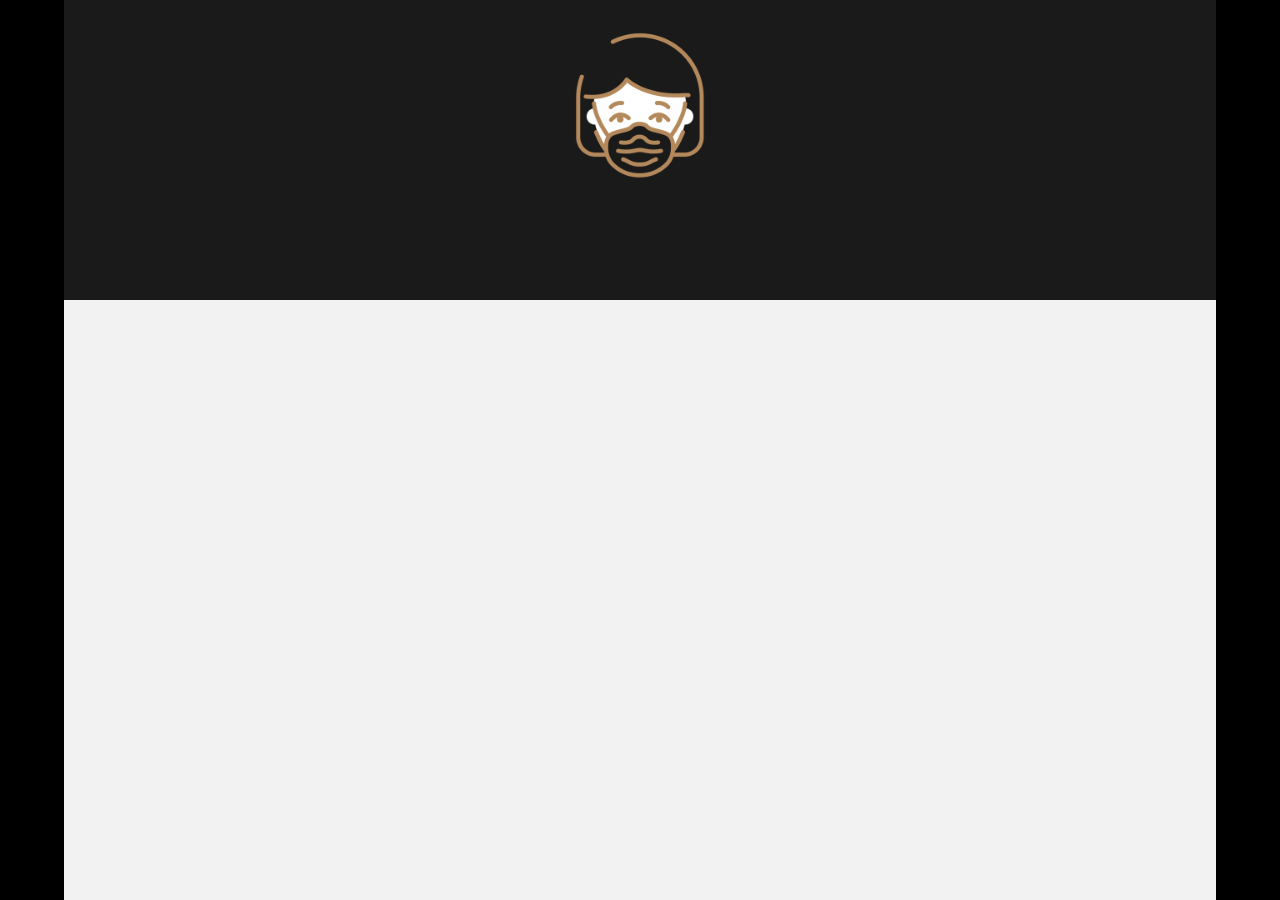
==== index.html @ a0c8f600 "Добавили картинку" ====
<!DOCTYPE html>
<html>
<head>
  <meta charset="UTF-8">
  <link rel="stylesheet" type="text/css" href="main.css">
  <script src="main.js"></script>
</head>
<body>

  <div class="wrapper">
    <div class="header">
      <div class="image"><img src="images/mask.png" width="150" height="150" alt="" /></div>
    </div>
    <div class="main"></div>
  </div>

</body>
</html>
---- main.css ----
body {
  padding: 0px;
  margin: 0px;
  background-color: #000;
}

body, html {
  height: 100%;
}

/* Основные блоки */

.wrapper {
  max-width: 1335px;
  width: 90%;
  display: flex;
  flex-direction: column;
  height: 100%;
  margin: 0  auto;
}

.wrapper .header {
  height: 300px;
  background-color: #1a1a1a;
}

.wrapper .main {
  flex: 1;
  background-color: #f2f2f2;
}

/* Картинка */

.image {
  width: 150px;
  height: 150px;
  margin: 30px auto;
}
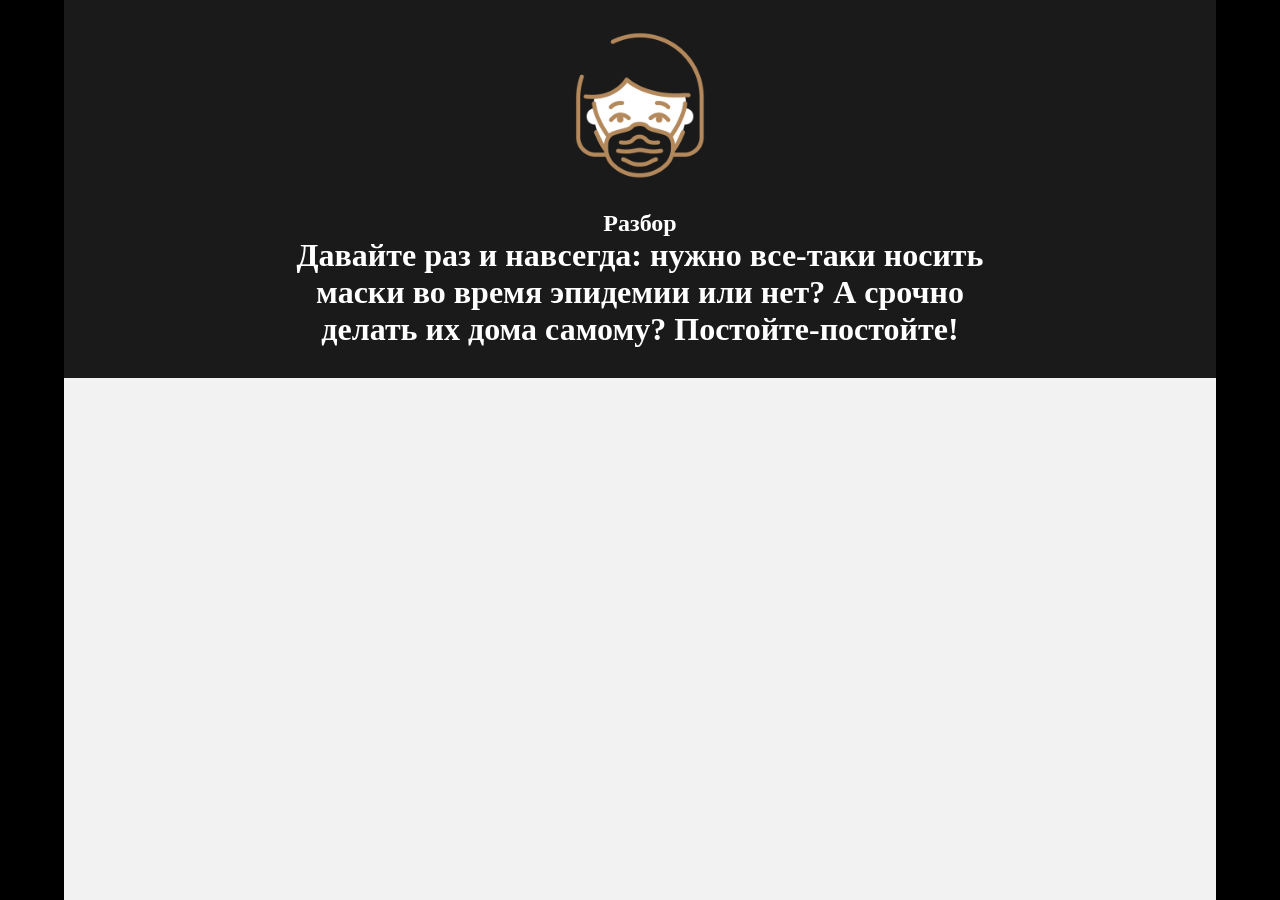
==== commit 368bbcca: "Добавили текст в верхний блок" ====
--- a/index.html
+++ b/index.html
@@ -10,6 +10,8 @@
   <div class="wrapper">
     <div class="header">
       <div class="image"><img src="images/mask.png" width="150" height="150" alt="" /></div>
+      <h2>Разбор</h2>
+      <h1>Давайте раз и навсегда: нужно все-таки носить маски во время эпидемии или нет? А срочно делать их дома самому? <span>Постойте-постойте!</span></h1>
     </div>
     <div class="main"></div>
   </div>
--- a/main.css
+++ b/main.css
@@ -20,13 +20,18 @@
 }
 
 .wrapper .header {
-  height: 300px;
   background-color: #1a1a1a;
 }
 
 .wrapper .main {
   flex: 1;
   background-color: #f2f2f2;
+}
+
+/* Шрифты и цвета */
+
+body {
+  color: #fff;
 }
 
 /* Картинка */
@@ -36,3 +41,16 @@
   height: 150px;
   margin: 30px auto;
 }
+
+/* Верхний блок */
+
+.header {
+  padding-bottom: 30px;
+}
+
+.header h1, .header h2 {
+  width: 60%;
+  max-width: 840px;
+  text-align: center;
+  margin: 0px auto 0px auto;
+}
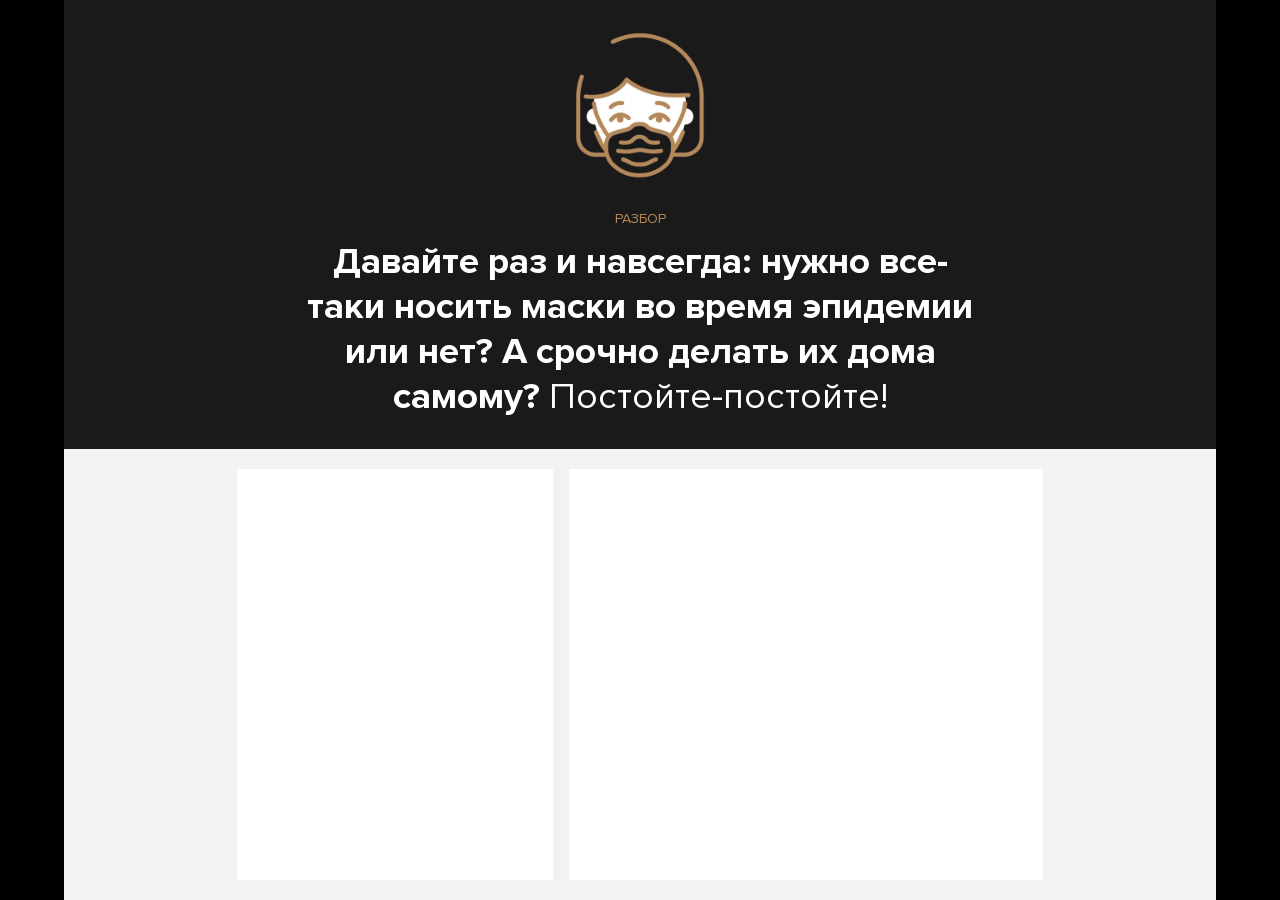
==== commit f997331d: "Центральный блок и его два дочерних блока" ====
--- a/index.html
+++ b/index.html
@@ -13,7 +13,11 @@
       <h2>Разбор</h2>
       <h1>Давайте раз и навсегда: нужно все-таки носить маски во время эпидемии или нет? А срочно делать их дома самому? <span>Постойте-постойте!</span></h1>
     </div>
-    <div class="main"></div>
+    <div class="main">
+      <div class="topics"></div>
+      <div class="gap"></div>
+      <div class="card"></div>
+    </div>
   </div>
 
 </body>
--- a/main.css
+++ b/main.css
@@ -30,8 +30,23 @@
 
 /* Шрифты и цвета */
 
+@font-face {
+  font-family: "Proxima Nova";
+  src: url("fonts/ProximaNova-Regular.woff") format("woff");
+  font-style: normal;
+  font-weight: 400;
+}
+
+@font-face {
+  font-family: "Proxima Nova Bold";
+  src: url("fonts/ProximaNova-Bold.woff") format("woff");
+  font-style: normal;
+  font-weight: 700;
+}
+
 body {
   color: #fff;
+  font-family: 'Proxima Nova'
 }
 
 /* Картинка */
@@ -53,4 +68,42 @@
   max-width: 840px;
   text-align: center;
   margin: 0px auto 0px auto;
+  font-weight: 400;
+  font-size: 37px;
 }
+
+.header h1 {
+  font-family: 'Proxima Nova Bold'
+}
+
+.header h1 span {
+  font-family: 'Proxima Nova'
+}
+
+.header h2 {
+  color: #b88b59;
+  font-size: 14px;
+  text-transform: uppercase;
+  margin-bottom: 12px;
+}
+
+/* Центральный блок */
+
+.main {
+  display: flex;
+  padding: 20px 15% 20px 15%;
+}
+
+.main .gap {
+  flex: 1;
+}
+
+.main .topics {
+  background-color: #fff;
+  flex: 20
+}
+
+.main .card {
+  background-color: #fff;
+  flex: 30
+}
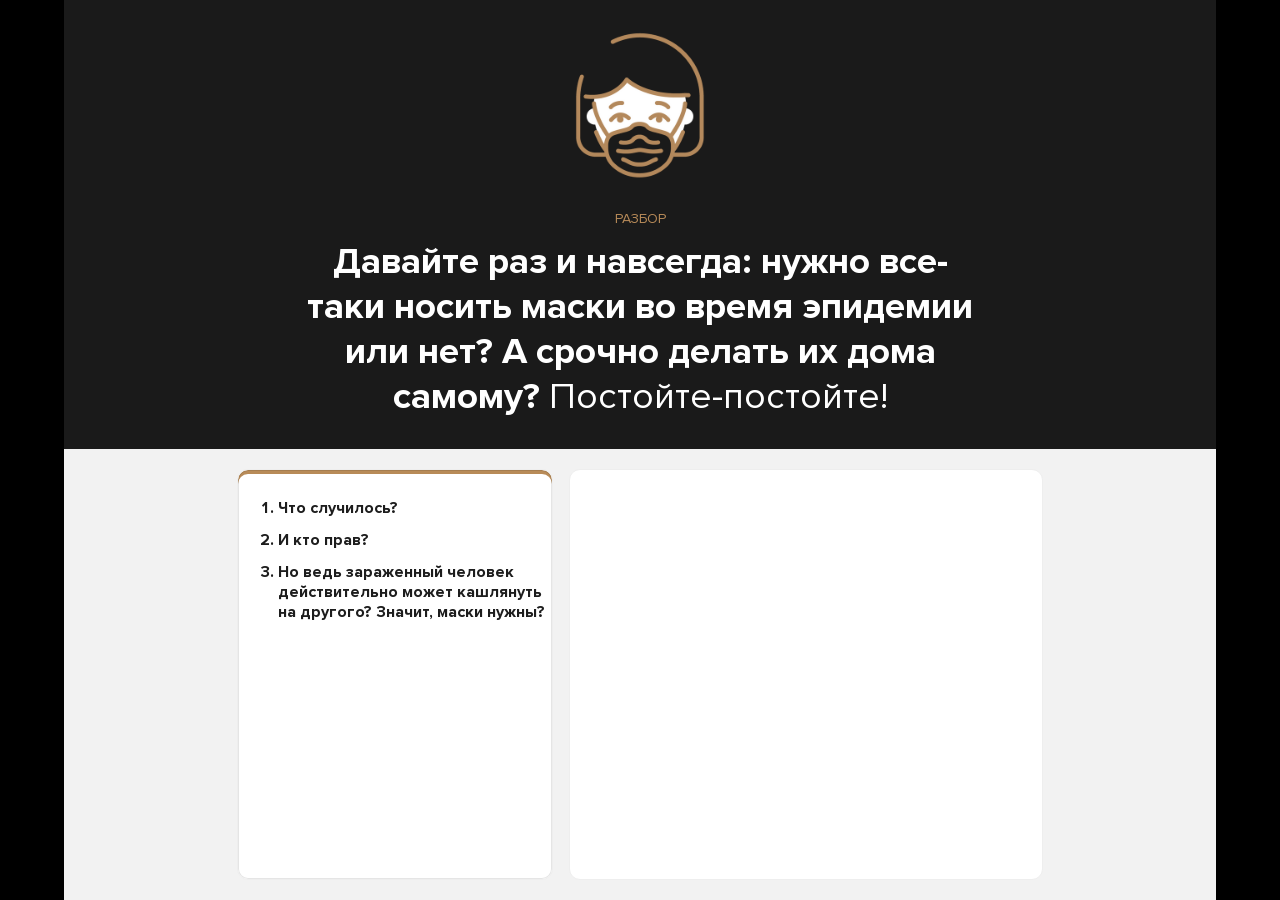
==== commit 5ad762c7: "Список тем слева, начальные стили" ====
--- a/index.html
+++ b/index.html
@@ -14,7 +14,13 @@
       <h1>Давайте раз и навсегда: нужно все-таки носить маски во время эпидемии или нет? А срочно делать их дома самому? <span>Постойте-постойте!</span></h1>
     </div>
     <div class="main">
-      <div class="topics"></div>
+      <div class="topics">
+        <ol>
+          <li>Что случилось?</li>
+          <li>И кто прав?</li>
+          <li>Но ведь зараженный человек действительно может кашлянуть на другого? Значит, маски нужны?</li>
+        </ol>
+      </div>
       <div class="gap"></div>
       <div class="card"></div>
     </div>
--- a/main.css
+++ b/main.css
@@ -98,12 +98,37 @@
   flex: 1;
 }
 
+.main .topics, .main .card {
+  background-color: #fff;
+  border: 1px solid #eee;
+  border-radius: 11px;
+
+}
+
 .main .topics {
-  background-color: #fff;
-  flex: 20
+  flex: 20;
+  box-shadow: inset 0 0 0 1px rgba(0,0,0,.1), inset 0 4px 0 #b88b58;
+  padding-top: 12px;
 }
 
 .main .card {
   background-color: #fff;
   flex: 30
 }
+
+/* Список вопросов */
+
+ol {
+  color: #1d1d1d;
+  font-size: 16px;
+  font-family: 'Proxima Nova Bold';
+}
+
+ol li {
+  cursor: pointer;
+  margin-bottom: 12px;
+}
+
+ol li:hover {
+  color: #6d6d6d;
+}
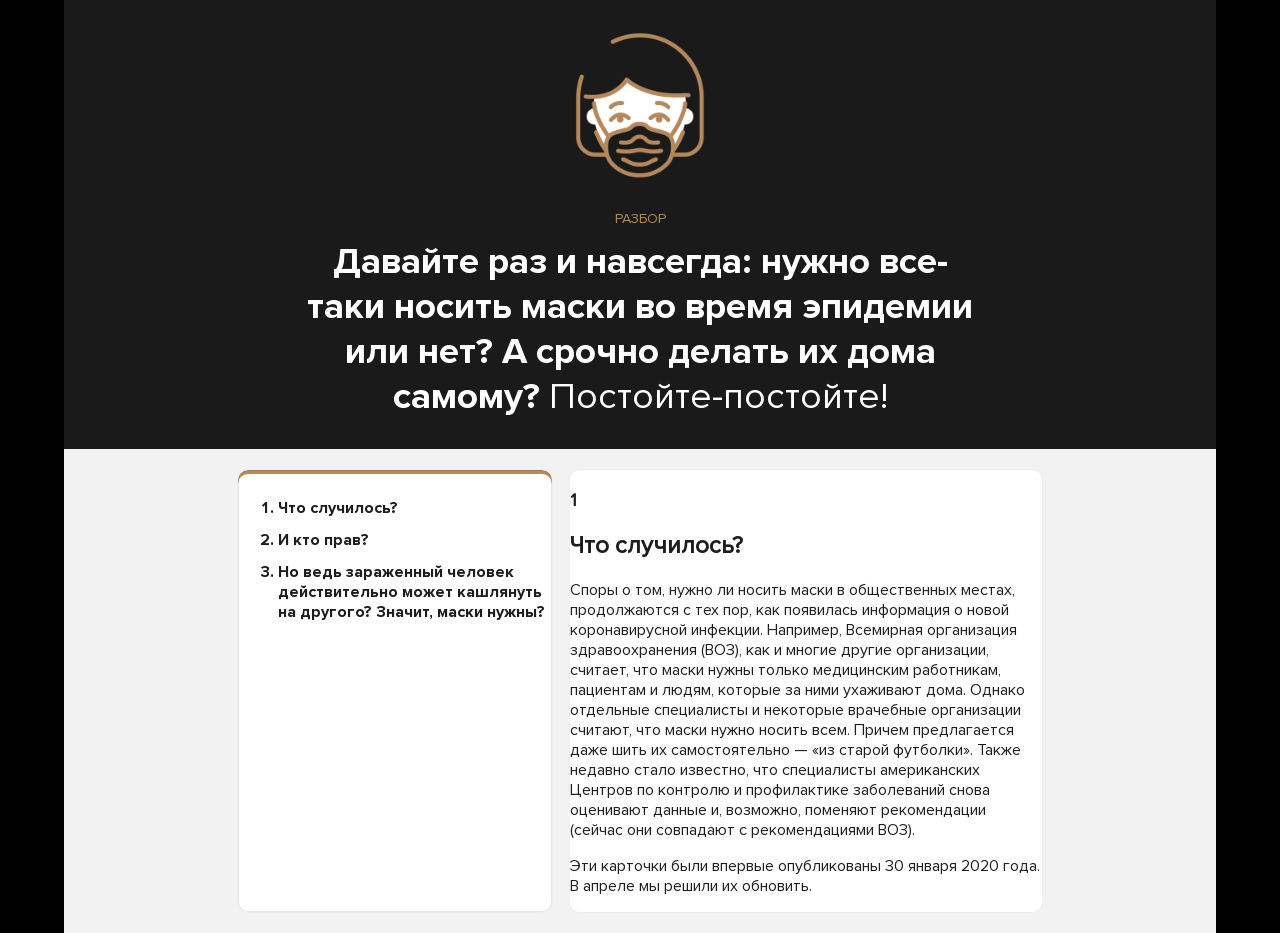
==== commit 30931e87: "Карточка, только контент и разметка" ====
--- a/index.html
+++ b/index.html
@@ -22,7 +22,17 @@
         </ol>
       </div>
       <div class="gap"></div>
-      <div class="card"></div>
+      <div class="cards">
+        <div class="card">
+          <h3>1</h3>
+          <h2>Что случилось?</h2>
+
+          <p>Споры о том, нужно ли носить маски в общественных местах, продолжаются с тех пор, как появилась информация о новой коронавирусной инфекции. Например, Всемирная организация здравоохранения (ВОЗ), как и многие другие организации, считает, что маски нужны только медицинским работникам, пациентам и людям, которые за ними ухаживают дома. Однако отдельные специалисты и некоторые врачебные организации считают, что маски нужно носить всем. Причем предлагается даже шить их самостоятельно — «из старой футболки». Также недавно стало известно, что специалисты американских Центров по контролю и профилактике заболеваний снова оценивают данные и, возможно, поменяют рекомендации (сейчас они совпадают с рекомендациями ВОЗ).</p>
+
+          <p class="update">Эти карточки были впервые опубликованы 30 января 2020 года. В апреле мы решили их обновить.</p>
+
+        </div>
+      </div>
     </div>
   </div>
 
--- a/main.css
+++ b/main.css
@@ -98,11 +98,11 @@
   flex: 1;
 }
 
-.main .topics, .main .card {
+.main .topics, .main .cards {
   background-color: #fff;
   border: 1px solid #eee;
   border-radius: 11px;
-
+  color: #1d1d1d;
 }
 
 .main .topics {
@@ -111,15 +111,14 @@
   padding-top: 12px;
 }
 
-.main .card {
+.main .cards {
   background-color: #fff;
-  flex: 30
+  flex: 30;
 }
 
 /* Список вопросов */
 
 ol {
-  color: #1d1d1d;
   font-size: 16px;
   font-family: 'Proxima Nova Bold';
 }
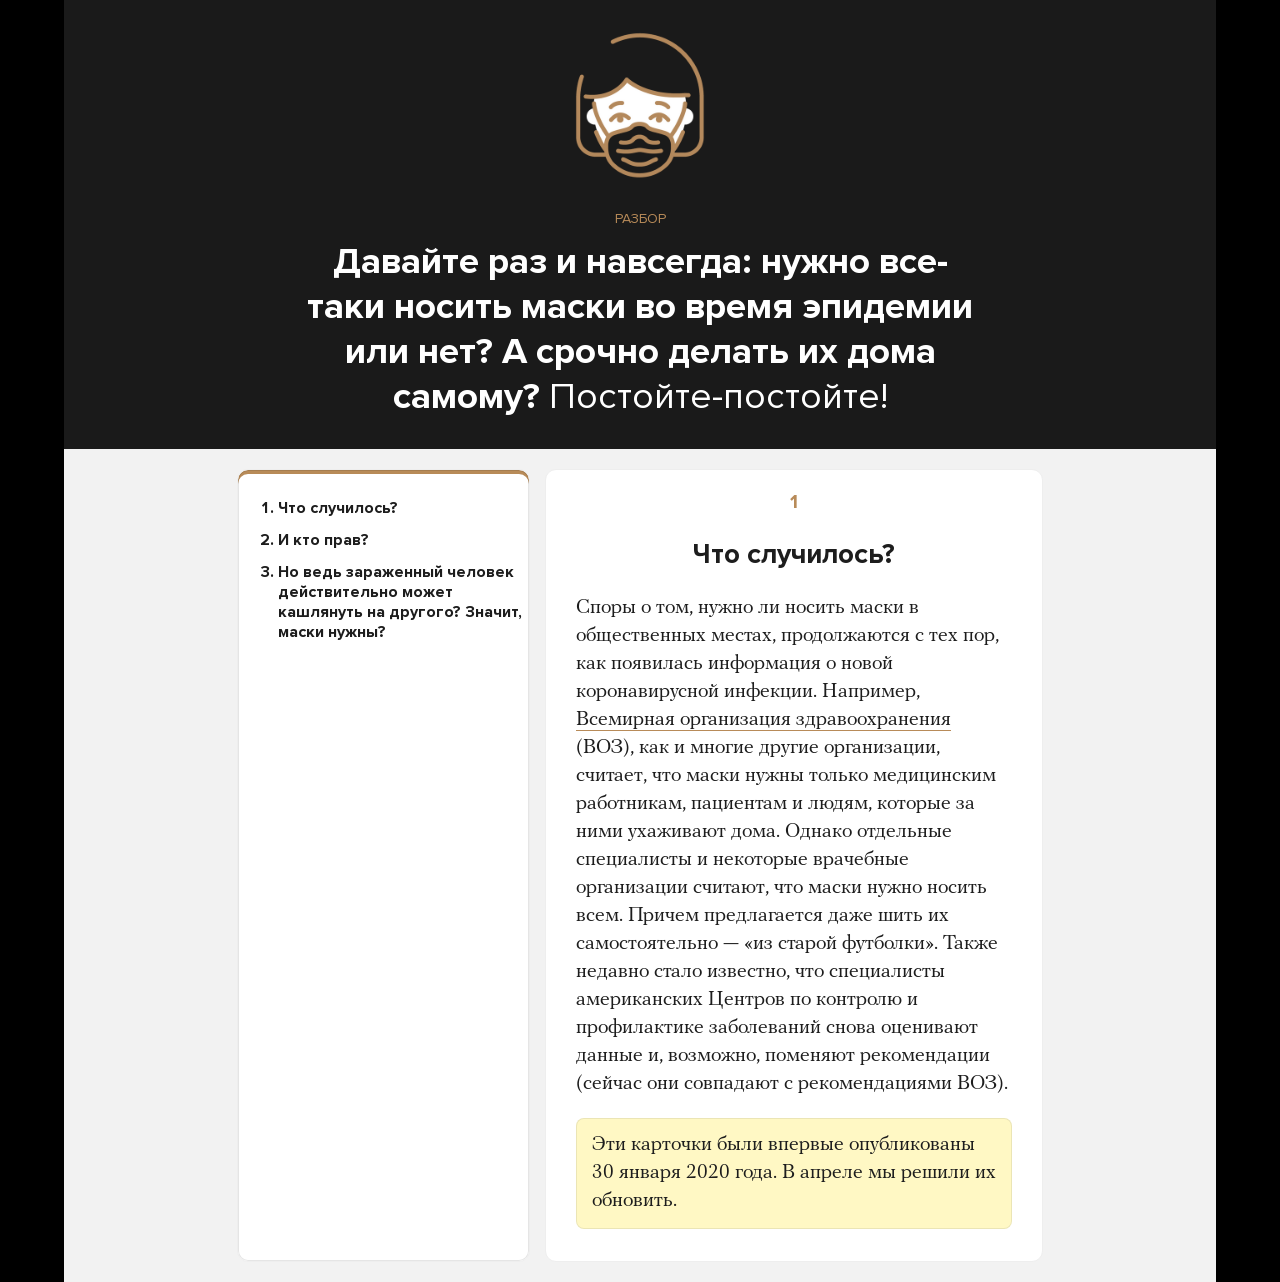
==== commit 000c0f62: "Карточка, стили" ====
--- a/index.html
+++ b/index.html
@@ -27,7 +27,7 @@
           <h3>1</h3>
           <h2>Что случилось?</h2>
 
-          <p>Споры о том, нужно ли носить маски в общественных местах, продолжаются с тех пор, как появилась информация о новой коронавирусной инфекции. Например, Всемирная организация здравоохранения (ВОЗ), как и многие другие организации, считает, что маски нужны только медицинским работникам, пациентам и людям, которые за ними ухаживают дома. Однако отдельные специалисты и некоторые врачебные организации считают, что маски нужно носить всем. Причем предлагается даже шить их самостоятельно — «из старой футболки». Также недавно стало известно, что специалисты американских Центров по контролю и профилактике заболеваний снова оценивают данные и, возможно, поменяют рекомендации (сейчас они совпадают с рекомендациями ВОЗ).</p>
+          <p>Споры о том, нужно ли носить маски в общественных местах, продолжаются с тех пор, как появилась информация о новой коронавирусной инфекции. Например, <a href="https://www.who.int/publications-detail/advice-on-the-use-of-masks-in-the-community-during-home-care-and-in-healthcare-settings-in-the-context-of-the-novel-coronavirus-(2019-ncov)-outbreak">Всемирная организация здравоохранения</a> (ВОЗ), как и многие другие организации, считает, что маски нужны только медицинским работникам, пациентам и людям, которые за ними ухаживают дома. Однако отдельные специалисты и некоторые врачебные организации считают, что маски нужно носить всем. Причем предлагается даже шить их самостоятельно — «из старой футболки». Также недавно стало известно, что специалисты американских Центров по контролю и профилактике заболеваний снова оценивают данные и, возможно, поменяют рекомендации (сейчас они совпадают с рекомендациями ВОЗ).</p>
 
           <p class="update">Эти карточки были впервые опубликованы 30 января 2020 года. В апреле мы решили их обновить.</p>
 
--- a/main.css
+++ b/main.css
@@ -42,6 +42,13 @@
   src: url("fonts/ProximaNova-Bold.woff") format("woff");
   font-style: normal;
   font-weight: 700;
+}
+
+@font-face {
+  font-family: "PFRegal";
+  src: url("fonts/PFRegal-Regular.woff") format("woff");
+  font-style: normal;
+  font-weight: 400;
 }
 
 body {
@@ -114,6 +121,7 @@
 .main .cards {
   background-color: #fff;
   flex: 30;
+  padding: 0px 30px 12px 30px;
 }
 
 /* Список вопросов */
@@ -131,3 +139,41 @@
 ol li:hover {
   color: #6d6d6d;
 }
+
+/* Карточка */
+
+.card {
+
+}
+
+.card h3 {
+  font-size: 20px;
+  color: #b88b59;
+  text-align: center;
+  font-family: 'Proxima Nova Bold';
+}
+
+.card h2 {
+  text-align: center;
+  font-size: 28px;
+  font-family: 'Proxima Nova Bold';
+}
+
+.card p {
+  font-family: 'PFRegal';
+  font-size: 20px;
+  line-height: 28px;
+}
+
+.card a {
+  color: #1d1d1d;
+  text-decoration: none;
+  border-bottom: 1px #b88b59 solid;
+}
+
+.card .update {
+  padding: 12px 15px 13px;
+  border-radius: 8px;
+  background-color: #fff8c4;
+  border: 1px solid rgba(0,0,0,.08);
+}
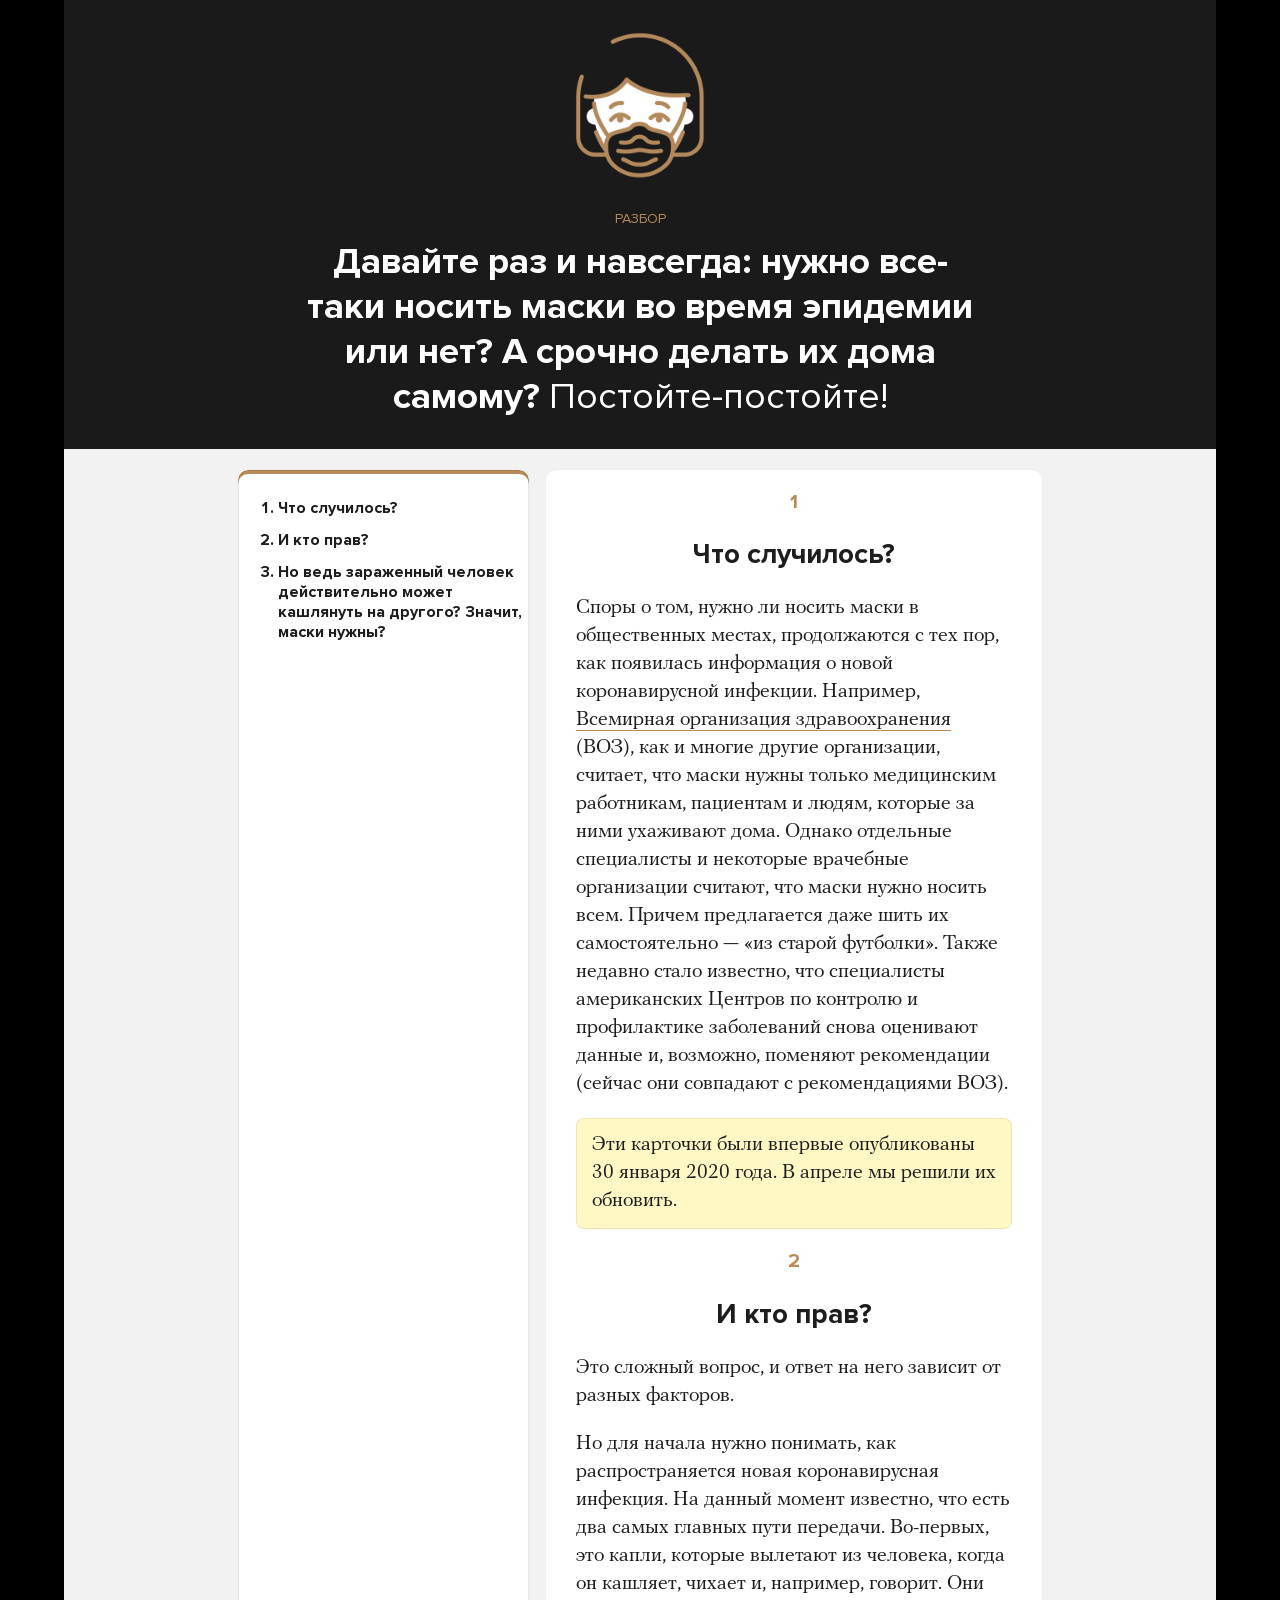
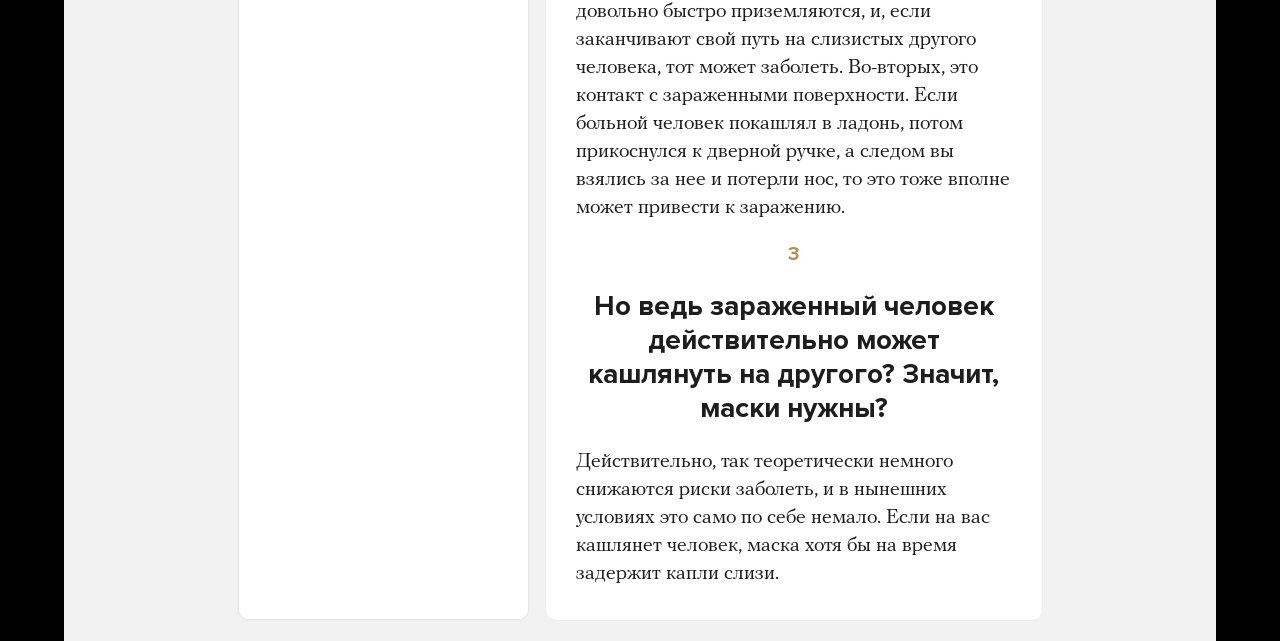
==== commit d76661b0: "Ещё несколько карточек" ====
--- a/index.html
+++ b/index.html
@@ -32,6 +32,21 @@
           <p class="update">Эти карточки были впервые опубликованы 30 января 2020 года. В апреле мы решили их обновить.</p>
 
         </div>
+
+        <div class="card">
+          <h3>2</h3>
+          <h2>И кто прав?</h2>
+          <p>Это сложный вопрос, и ответ на него зависит от разных факторов.</p>
+
+          <p>Но для начала нужно понимать, как распространяется новая коронавирусная инфекция. На данный момент известно, что есть два самых главных пути передачи. Во-первых, это капли, которые вылетают из человека, когда он кашляет, чихает и, например, говорит. Они довольно быстро приземляются, и, если заканчивают свой путь на слизистых другого человека, тот может заболеть. Во-вторых, это контакт с зараженными поверхности. Если больной человек покашлял в ладонь, потом прикоснулся к дверной ручке, а следом вы взялись за нее и потерли нос, то это тоже вполне может привести к заражению.</p>
+        </div>
+
+        <div class="card">
+          <h3>3</h3>
+          <h2>Но ведь зараженный человек действительно может кашлянуть на другого? Значит, маски нужны?</h2>
+          <p>Действительно, так теоретически немного снижаются риски заболеть, и в нынешних условиях это само по себе немало. Если на вас кашлянет человек, маска хотя бы на время задержит капли слизи.</p>          
+        </div>
+
       </div>
     </div>
   </div>
